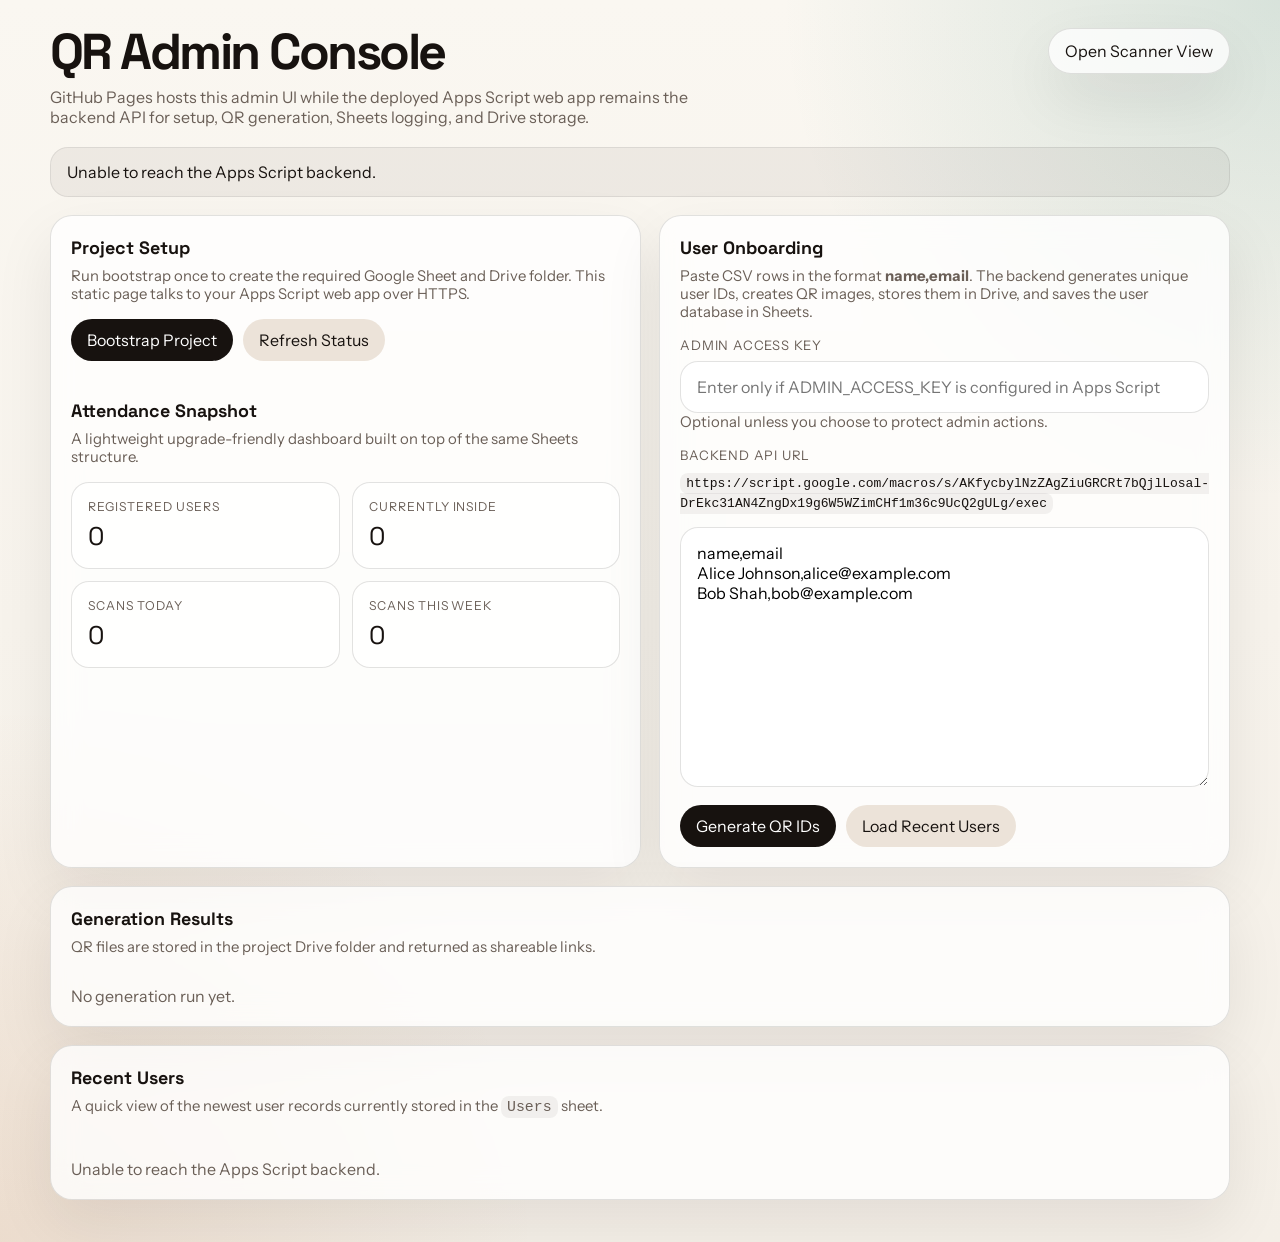
==== admin.html @ 1fcb0b97 "Add files via upload" ====
<!DOCTYPE html>
<html>
  <head>
    <meta charset="utf-8">
    <meta name="viewport" content="width=device-width, initial-scale=1">
    <title>QR Admin Console</title>
    <link rel="preconnect" href="https://fonts.googleapis.com">
    <link rel="preconnect" href="https://fonts.gstatic.com" crossorigin>
    <link href="https://fonts.googleapis.com/css2?family=Instrument+Sans:wght@400;500;600;700&family=Space+Grotesk:wght@500;700&display=swap" rel="stylesheet">
    <style>
      :root {
        --bg: #f4efe7;
        --panel: rgba(255, 255, 255, 0.78);
        --ink: #17120f;
        --muted: #6a5f57;
        --line: rgba(23, 18, 15, 0.12);
        --accent: #146d5c;
        --accent-soft: rgba(20, 109, 92, 0.12);
        --warm: #b96a32;
        --warm-soft: rgba(185, 106, 50, 0.14);
        --radius: 22px;
        --shadow: 0 24px 60px rgba(23, 18, 15, 0.08);
      }

      * {
        box-sizing: border-box;
      }

      body {
        margin: 0;
        min-height: 100vh;
        font-family: "Instrument Sans", sans-serif;
        color: var(--ink);
        background:
          radial-gradient(circle at top right, rgba(20, 109, 92, 0.15), transparent 28%),
          radial-gradient(circle at bottom left, rgba(185, 106, 50, 0.14), transparent 30%),
          linear-gradient(180deg, #faf7f1 0%, #f4efe7 100%);
      }

      .shell {
        width: min(1180px, calc(100% - 30px));
        margin: 0 auto;
        padding: 28px 0 42px;
      }

      .hero {
        display: flex;
        flex-wrap: wrap;
        gap: 18px;
        justify-content: space-between;
        align-items: flex-start;
        margin-bottom: 20px;
      }

      h1 {
        margin: 0 0 10px;
        font-family: "Space Grotesk", sans-serif;
        font-size: clamp(2rem, 5vw, 3.15rem);
        line-height: 0.97;
        letter-spacing: -0.05em;
      }

      .hero p {
        margin: 0;
        max-width: 680px;
        color: var(--muted);
      }

      .hero-link {
        display: inline-block;
        padding: 12px 16px;
        border-radius: 999px;
        text-decoration: none;
        background: rgba(255, 255, 255, 0.76);
        border: 1px solid var(--line);
        color: var(--ink);
        box-shadow: var(--shadow);
      }

      .grid {
        display: grid;
        grid-template-columns: 1.1fr 0.9fr;
        gap: 18px;
      }

      .panel {
        border-radius: var(--radius);
        background: var(--panel);
        backdrop-filter: blur(14px);
        border: 1px solid var(--line);
        box-shadow: var(--shadow);
        padding: 20px;
      }

      .panel h2 {
        margin: 0 0 8px;
        font-family: "Space Grotesk", sans-serif;
        font-size: 1.12rem;
      }

      .hint {
        margin: 0 0 16px;
        color: var(--muted);
        font-size: 0.93rem;
      }

      .status-bar {
        margin-bottom: 18px;
        padding: 14px 16px;
        border-radius: 18px;
        background: rgba(23, 18, 15, 0.05);
        border: 1px solid rgba(23, 18, 15, 0.08);
      }

      .button-row {
        display: flex;
        flex-wrap: wrap;
        gap: 10px;
      }

      button,
      input {
        font: inherit;
      }

      button {
        border: none;
        border-radius: 999px;
        padding: 11px 16px;
        cursor: pointer;
        transition: transform 0.16s ease, opacity 0.16s ease;
      }

      button:hover {
        transform: translateY(-1px);
      }

      button:disabled {
        cursor: not-allowed;
        opacity: 0.6;
        transform: none;
      }

      .primary-btn {
        background: var(--ink);
        color: #fff;
      }

      .secondary-btn {
        background: #ece3d9;
        color: var(--ink);
      }

      .stats {
        display: grid;
        grid-template-columns: repeat(2, minmax(0, 1fr));
        gap: 12px;
      }

      .stat-card {
        border-radius: 18px;
        padding: 16px;
        background: rgba(255, 255, 255, 0.76);
        border: 1px solid var(--line);
      }

      .stat-label {
        display: block;
        font-size: 0.77rem;
        letter-spacing: 0.08em;
        text-transform: uppercase;
        color: var(--muted);
        margin-bottom: 6px;
      }

      .stat-value {
        font-family: "Space Grotesk", sans-serif;
        font-size: 1.6rem;
      }

      .links {
        display: grid;
        gap: 8px;
        margin-top: 14px;
      }

      .resource-link {
        color: var(--ink);
        text-decoration: none;
        border-bottom: 1px solid rgba(23, 18, 15, 0.16);
        width: fit-content;
      }

      textarea,
      input[type="password"] {
        width: 100%;
        border-radius: 18px;
        border: 1px solid var(--line);
        background: rgba(255, 255, 255, 0.9);
        padding: 15px 16px;
        font: inherit;
      }

      textarea {
        min-height: 260px;
        resize: vertical;
      }

      .field-block {
        margin-bottom: 16px;
      }

      .field-label {
        display: block;
        font-size: 0.82rem;
        text-transform: uppercase;
        letter-spacing: 0.06em;
        color: var(--muted);
        margin-bottom: 8px;
      }

      code.inline-code {
        background: rgba(23, 18, 15, 0.05);
        border-radius: 8px;
        padding: 3px 6px;
      }

      table {
        width: 100%;
        border-collapse: collapse;
        margin-top: 16px;
      }

      th,
      td {
        padding: 12px 10px;
        text-align: left;
        border-bottom: 1px solid rgba(23, 18, 15, 0.08);
        vertical-align: top;
      }

      th {
        font-size: 0.8rem;
        text-transform: uppercase;
        letter-spacing: 0.06em;
        color: var(--muted);
      }

      .result-badge {
        display: inline-block;
        padding: 6px 10px;
        border-radius: 999px;
        font-size: 0.76rem;
        font-weight: 700;
      }

      .badge-created {
        background: var(--accent-soft);
        color: var(--accent);
      }

      .badge-skipped {
        background: var(--warm-soft);
        color: var(--warm);
      }

      .empty-state {
        padding: 14px 0 0;
        color: var(--muted);
      }

      @media (max-width: 980px) {
        .grid {
          grid-template-columns: 1fr;
        }
      }

      @media (max-width: 640px) {
        .shell {
          width: min(100% - 18px, 100%);
          padding-top: 18px;
        }

        .panel {
          padding: 16px;
        }

        .stats {
          grid-template-columns: 1fr;
        }
      }
    </style>
  </head>
  <body>
    <div class="shell">
      <section class="hero">
        <div>
          <h1>QR Admin Console</h1>
          <p>GitHub Pages hosts this admin UI while the deployed Apps Script web app remains the backend API for setup, QR generation, Sheets logging, and Drive storage.</p>
        </div>
        <a class="hero-link" href="index.html">Open Scanner View</a>
      </section>

      <div class="status-bar" id="statusBar">
        Loading project status...
      </div>

      <section class="grid">
        <div class="panel">
          <h2>Project Setup</h2>
          <p class="hint">Run bootstrap once to create the required Google Sheet and Drive folder. This static page talks to your Apps Script web app over HTTPS.</p>

          <div class="button-row">
            <button class="primary-btn" id="bootstrapButton">Bootstrap Project</button>
            <button class="secondary-btn" id="refreshButton">Refresh Status</button>
          </div>

          <div class="links" id="resourceLinks"></div>

          <h2 style="margin-top: 24px;">Attendance Snapshot</h2>
          <p class="hint">A lightweight upgrade-friendly dashboard built on top of the same Sheets structure.</p>
          <div class="stats">
            <div class="stat-card">
              <span class="stat-label">Registered Users</span>
              <div class="stat-value" id="statUsers">0</div>
            </div>
            <div class="stat-card">
              <span class="stat-label">Currently Inside</span>
              <div class="stat-value" id="statInside">0</div>
            </div>
            <div class="stat-card">
              <span class="stat-label">Scans Today</span>
              <div class="stat-value" id="statToday">0</div>
            </div>
            <div class="stat-card">
              <span class="stat-label">Scans This Week</span>
              <div class="stat-value" id="statWeek">0</div>
            </div>
          </div>
        </div>

        <div class="panel">
          <h2>User Onboarding</h2>
          <p class="hint">Paste CSV rows in the format <strong>name,email</strong>. The backend generates unique user IDs, creates QR images, stores them in Drive, and saves the user database in Sheets.</p>

          <div class="field-block">
            <label class="field-label" for="adminKeyInput">Admin Access Key</label>
            <input id="adminKeyInput" type="password" placeholder="Enter only if ADMIN_ACCESS_KEY is configured in Apps Script">
            <p class="hint" id="adminKeyHint">Optional unless you choose to protect admin actions.</p>
          </div>

          <div class="field-block">
            <span class="field-label">Backend API URL</span>
            <code class="inline-code" id="backendUrl"></code>
          </div>

          <textarea id="csvInput" spellcheck="false">name,email
Alice Johnson,alice@example.com
Bob Shah,bob@example.com</textarea>

          <div class="button-row" style="margin-top: 14px;">
            <button class="primary-btn" id="generateButton">Generate QR IDs</button>
            <button class="secondary-btn" id="loadUsersButton">Load Recent Users</button>
          </div>
        </div>
      </section>

      <section class="panel" style="margin-top: 18px;">
        <h2>Generation Results</h2>
        <p class="hint">QR files are stored in the project Drive folder and returned as shareable links.</p>
        <div id="resultContainer" class="empty-state">No generation run yet.</div>
      </section>

      <section class="panel" style="margin-top: 18px;">
        <h2>Recent Users</h2>
        <p class="hint">A quick view of the newest user records currently stored in the <code class="inline-code">Users</code> sheet.</p>
        <div id="usersContainer" class="empty-state">No users loaded yet.</div>
      </section>
    </div>

    <script src="assets/js/runtime-config.js"></script>
    <script src="assets/js/api-client.js"></script>
    <script src="assets/js/admin-page.js"></script>
  </body>
</html>
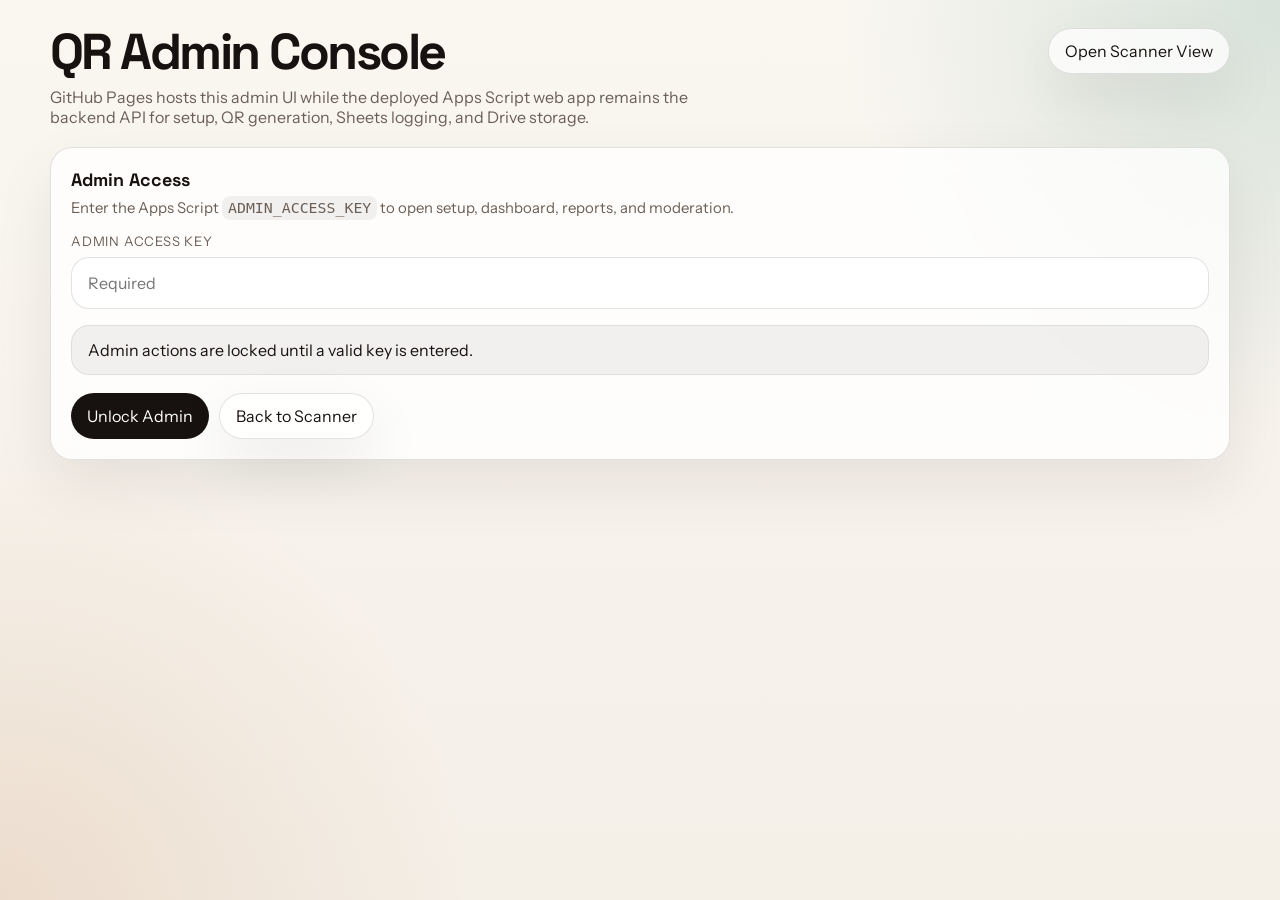
==== commit dade3f4e: "Enhance admin panel with new styles and features Added new styles and elements for admin access and " ====
--- a/admin.html
+++ b/admin.html
@@ -119,7 +119,8 @@
       }
 
       button,
-      input {
+      input,
+      select {
         font: inherit;
       }
 
@@ -151,6 +152,11 @@
         color: var(--ink);
       }
 
+      .danger-btn {
+        background: #f0d8ce;
+        color: #8f321d;
+      }
+
       .stats {
         display: grid;
         grid-template-columns: repeat(2, minmax(0, 1fr));
@@ -192,7 +198,10 @@
       }
 
       textarea,
-      input[type="password"] {
+      input[type="password"],
+      input[type="text"],
+      input[type="number"],
+      select {
         width: 100%;
         border-radius: 18px;
         border: 1px solid var(--line);
@@ -210,6 +219,12 @@
         margin-bottom: 16px;
       }
 
+      .field-grid {
+        display: grid;
+        grid-template-columns: repeat(3, minmax(0, 1fr));
+        gap: 12px;
+      }
+
       .field-label {
         display: block;
         font-size: 0.82rem;
@@ -269,6 +284,47 @@
         color: var(--muted);
       }
 
+      .toggle-row {
+        display: flex;
+        align-items: center;
+        gap: 10px;
+        margin-bottom: 14px;
+        color: var(--ink);
+      }
+
+      .toggle-row input {
+        width: auto;
+      }
+
+      .table-actions {
+        display: flex;
+        flex-wrap: wrap;
+        gap: 8px;
+      }
+
+      .table-actions button {
+        padding: 8px 11px;
+        font-size: 0.82rem;
+      }
+
+      .status-pill {
+        display: inline-block;
+        padding: 6px 10px;
+        border-radius: 999px;
+        font-size: 0.76rem;
+        font-weight: 700;
+      }
+
+      .pill-active {
+        background: var(--accent-soft);
+        color: var(--accent);
+      }
+
+      .pill-inactive {
+        background: var(--warm-soft);
+        color: var(--warm);
+      }
+
       @media (max-width: 980px) {
         .grid {
           grid-template-columns: 1fr;
@@ -286,6 +342,10 @@
         }
 
         .stats {
+          grid-template-columns: 1fr;
+        }
+
+        .field-grid {
           grid-template-columns: 1fr;
         }
       }
@@ -301,9 +361,24 @@
         <a class="hero-link" href="index.html">Open Scanner View</a>
       </section>
 
-      <div class="status-bar" id="statusBar">
-        Loading project status...
-      </div>
+      <section class="panel" id="adminGate">
+        <h2>Admin Access</h2>
+        <p class="hint">Enter the Apps Script <code class="inline-code">ADMIN_ACCESS_KEY</code> to open setup, dashboard, reports, and moderation.</p>
+        <div class="field-block">
+          <label class="field-label" for="gateAdminKeyInput">Admin Access Key</label>
+          <input id="gateAdminKeyInput" type="password" autocomplete="current-password" placeholder="Required">
+        </div>
+        <div class="status-bar" id="gateStatus">Admin actions are locked until a valid key is entered.</div>
+        <div class="button-row">
+          <button class="primary-btn" id="unlockAdminButton">Unlock Admin</button>
+          <a class="hero-link" href="index.html">Back to Scanner</a>
+        </div>
+      </section>
+
+      <main id="adminContent" hidden>
+        <div class="status-bar" id="statusBar">
+          Loading project status...
+        </div>
 
       <section class="grid">
         <div class="panel">
@@ -337,6 +412,30 @@
               <div class="stat-value" id="statWeek">0</div>
             </div>
           </div>
+
+          <h2 style="margin-top: 24px;">GeoLocation Validation</h2>
+          <p class="hint">When enabled, scans must come from the configured location radius.</p>
+          <label class="toggle-row" for="geoEnabledInput">
+            <input id="geoEnabledInput" type="checkbox">
+            Require scanner location
+          </label>
+          <div class="field-grid">
+            <div class="field-block">
+              <label class="field-label" for="geoLatitudeInput">Latitude</label>
+              <input id="geoLatitudeInput" type="number" step="any" placeholder="0.000000">
+            </div>
+            <div class="field-block">
+              <label class="field-label" for="geoLongitudeInput">Longitude</label>
+              <input id="geoLongitudeInput" type="number" step="any" placeholder="0.000000">
+            </div>
+            <div class="field-block">
+              <label class="field-label" for="geoRadiusInput">Radius Meters</label>
+              <input id="geoRadiusInput" type="number" min="1" step="1" placeholder="100">
+            </div>
+          </div>
+          <div class="button-row">
+            <button class="secondary-btn" id="saveGeoButton">Save Geo Rules</button>
+          </div>
         </div>
 
         <div class="panel">
@@ -345,8 +444,8 @@
 
           <div class="field-block">
             <label class="field-label" for="adminKeyInput">Admin Access Key</label>
-            <input id="adminKeyInput" type="password" placeholder="Enter only if ADMIN_ACCESS_KEY is configured in Apps Script">
-            <p class="hint" id="adminKeyHint">Optional unless you choose to protect admin actions.</p>
+            <input id="adminKeyInput" type="password" placeholder="Required ADMIN_ACCESS_KEY">
+            <p class="hint" id="adminKeyHint">Required for all admin actions.</p>
           </div>
 
           <div class="field-block">
@@ -361,6 +460,7 @@
           <div class="button-row" style="margin-top: 14px;">
             <button class="primary-btn" id="generateButton">Generate QR IDs</button>
             <button class="secondary-btn" id="loadUsersButton">Load Recent Users</button>
+            <button class="secondary-btn" id="lockAdminButton">Lock Admin</button>
           </div>
         </div>
       </section>
@@ -373,9 +473,19 @@
 
       <section class="panel" style="margin-top: 18px;">
         <h2>Recent Users</h2>
-        <p class="hint">A quick view of the newest user records currently stored in the <code class="inline-code">Users</code> sheet.</p>
+        <p class="hint">Newest user records currently stored in the <code class="inline-code">Users</code> sheet, with basic moderation controls.</p>
         <div id="usersContainer" class="empty-state">No users loaded yet.</div>
       </section>
+
+      <section class="panel" style="margin-top: 18px;">
+        <h2>Daily / Weekly Reports</h2>
+        <p class="hint">Per-user attendance totals generated from the clean entry log.</p>
+        <div class="button-row">
+          <button class="secondary-btn" id="loadReportsButton">Refresh Reports</button>
+        </div>
+        <div id="reportsContainer" class="empty-state">No reports loaded yet.</div>
+      </section>
+      </main>
     </div>
 
     <script src="assets/js/runtime-config.js"></script>
